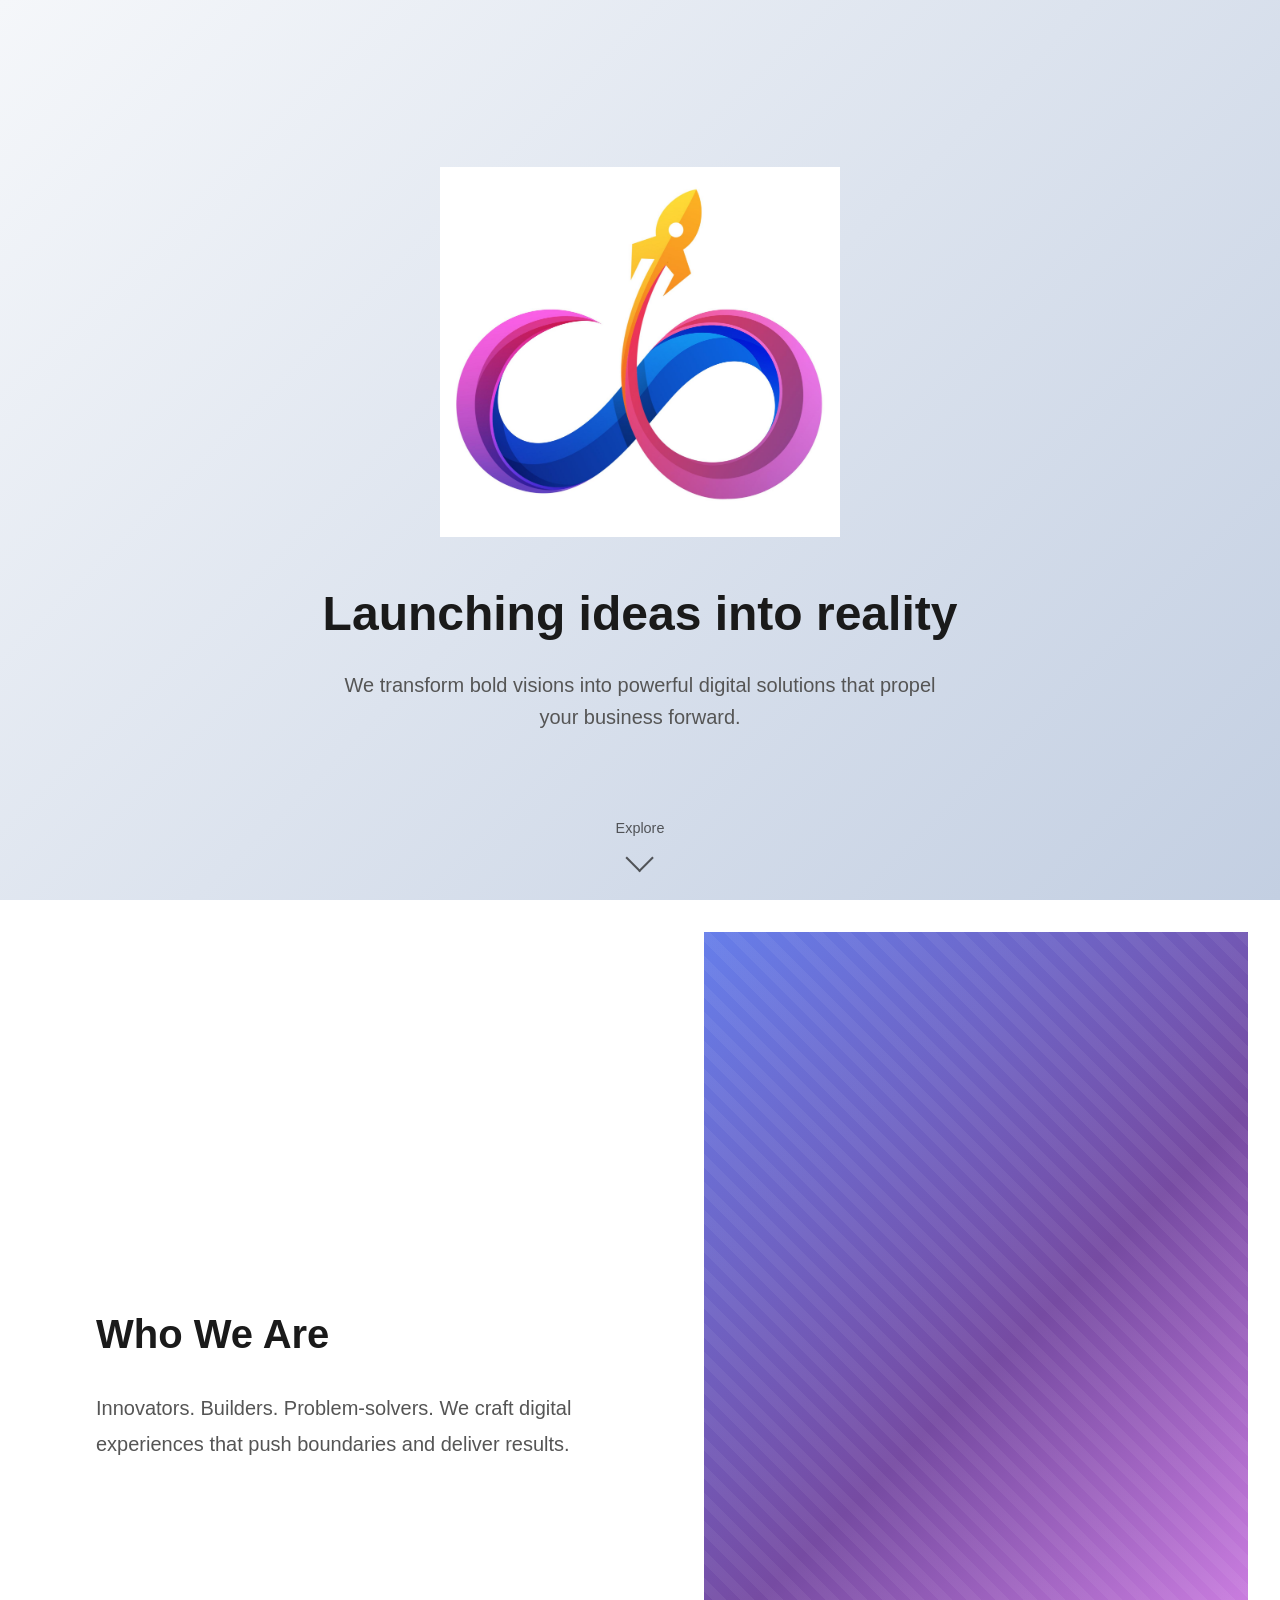
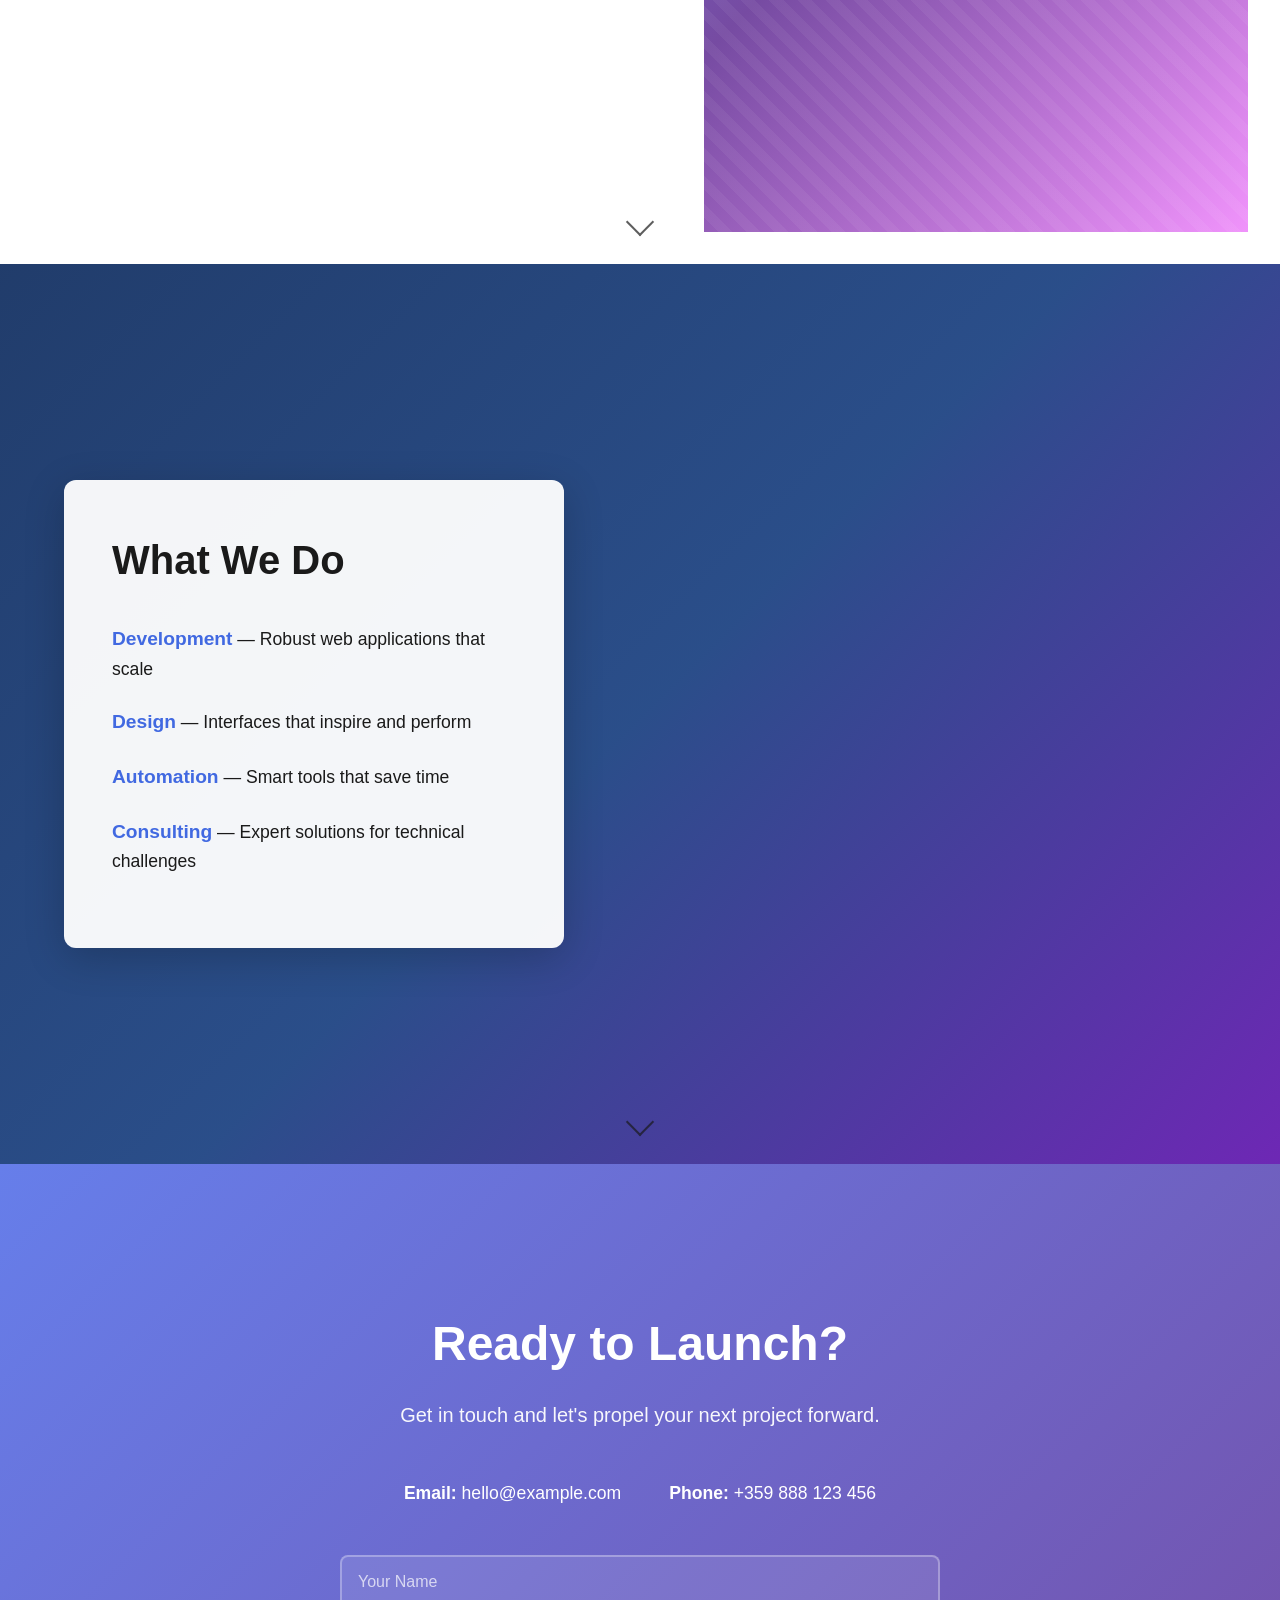
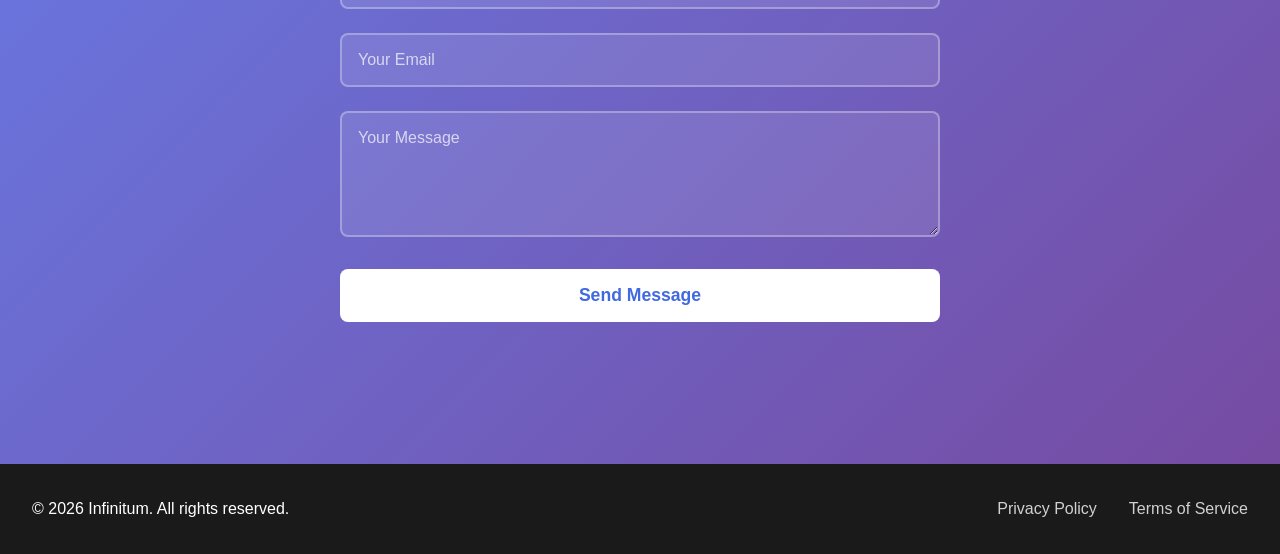
==== index.html @ b7cca417 "Initial commit: Infinitum marketing website Static single-page website with scroll-triggered rocket " ====
<!DOCTYPE html>
<html lang="en">
<head>
    <meta charset="UTF-8">
    <meta name="viewport" content="width=device-width, initial-scale=1.0">
    <title>Infinitum - Launching Ideas Into Reality</title>
    <link rel="stylesheet" href="styles.css">
</head>
<body>
    <!-- Navigation Bar (hidden initially, appears on scroll) -->
    <nav id="navbar" class="navbar">
        <div class="nav-container">
            <div class="nav-logo">
                <img src="logo.JPG" alt="Infinitum Logo">
            </div>
            <ul class="nav-links">
                <li><a href="#main">Home</a></li>
                <li><a href="#who-we-are">Who We Are</a></li>
                <li><a href="#what-we-do">What We Do</a></li>
                <li><a href="#contact">Contact</a></li>
            </ul>
            <button class="hamburger" aria-label="Toggle menu">
                <span></span>
                <span></span>
                <span></span>
            </button>
        </div>
    </nav>

    <!-- Main Section (Hero) -->
    <section id="main" class="section hero-section">
        <div class="hero-content">
            <div class="logo-container">
                <img src="logo.JPG" alt="Infinitum Logo" class="hero-logo">
            </div>
            <h1 class="hero-headline">Launching ideas into reality</h1>
            <p class="hero-subheadline">We transform bold visions into powerful digital solutions that propel your business forward.</p>
        </div>
        <div class="scroll-indicator">
            <span>Explore</span>
            <div class="arrow-down"></div>
        </div>
    </section>

    <!-- Who We Are Section -->
    <section id="who-we-are" class="section who-section">
        <div class="split-layout">
            <div class="text-panel">
                <h2>Who We Are</h2>
                <p>Innovators. Builders. Problem-solvers. We craft digital experiences that push boundaries and deliver results.</p>
            </div>
            <div class="image-panel">
                <!-- Placeholder: Replace with actual image -->
                <div class="placeholder-gradient"></div>
            </div>
        </div>
        <div class="scroll-indicator">
            <div class="arrow-down"></div>
        </div>
    </section>

    <!-- What We Do Section -->
    <section id="what-we-do" class="section what-section">
        <div class="background-image"></div>
        <div class="content-overlay">
            <div class="text-card">
                <h2>What We Do</h2>
                <ul class="services-list">
                    <li>
                        <strong>Development</strong> — Robust web applications that scale
                    </li>
                    <li>
                        <strong>Design</strong> — Interfaces that inspire and perform
                    </li>
                    <li>
                        <strong>Automation</strong> — Smart tools that save time
                    </li>
                    <li>
                        <strong>Consulting</strong> — Expert solutions for technical challenges
                    </li>
                </ul>
            </div>
        </div>
        <div class="scroll-indicator">
            <div class="arrow-down"></div>
        </div>
    </section>

    <!-- Contact Section -->
    <section id="contact" class="section contact-section">
        <div class="contact-content">
            <h2>Ready to Launch?</h2>
            <p class="contact-subheading">Get in touch and let's propel your next project forward.</p>

            <div class="contact-info">
                <div class="contact-item">
                    <strong>Email:</strong> <a href="mailto:hello@example.com">hello@example.com</a>
                </div>
                <div class="contact-item">
                    <strong>Phone:</strong> <a href="tel:+359888123456">+359 888 123 456</a>
                </div>
            </div>

            <form class="contact-form">
                <div class="form-group">
                    <input type="text" id="name" name="name" placeholder="Your Name" required>
                </div>
                <div class="form-group">
                    <input type="email" id="email" name="email" placeholder="Your Email" required>
                </div>
                <div class="form-group">
                    <textarea id="message" name="message" rows="5" placeholder="Your Message" required></textarea>
                </div>
                <button type="submit" class="submit-btn">Send Message</button>
            </form>
        </div>
    </section>

    <!-- Footer -->
    <footer class="footer">
        <div class="footer-content">
            <p>&copy; 2026 Infinitum. All rights reserved.</p>
            <div class="footer-links">
                <a href="#privacy">Privacy Policy</a>
                <a href="#terms">Terms of Service</a>
            </div>
        </div>
    </footer>

    <!-- Fallback for no JavaScript -->
    <noscript>
        <style>
            #navbar { display: flex !important; opacity: 1 !important; }
            .hero-logo { transform: none !important; }
        </style>
    </noscript>

    <script src="script.js"></script>
</body>
</html>
---- styles.css ----
/* ==================== CSS VARIABLES ==================== */
:root {
    --primary-blue: #4169E1;
    --primary-purple: #9B59B6;
    --primary-pink: #E91E63;
    --primary-yellow: #FFD700;
    --text-dark: #1a1a1a;
    --text-light: #ffffff;
    --bg-light: #ffffff;
    --bg-dark: #1a1a1a;
    --overlay-light: rgba(255, 255, 255, 0.95);
    --overlay-dark: rgba(0, 0, 0, 0.5);
}

/* ==================== GLOBAL RESET ==================== */
* {
    margin: 0;
    padding: 0;
    box-sizing: border-box;
}

html {
    scroll-behavior: smooth;
    overflow-x: hidden;
}

body {
    font-family: -apple-system, BlinkMacSystemFont, 'Segoe UI', Roboto, Oxygen, Ubuntu, Cantarell, sans-serif;
    line-height: 1.6;
    color: var(--text-dark);
}

/* ==================== NAVIGATION BAR ==================== */
.navbar {
    position: fixed;
    top: 0;
    left: 0;
    width: 100%;
    background: rgba(255, 255, 255, 0.98);
    box-shadow: 0 2px 10px rgba(0, 0, 0, 0.1);
    z-index: 1000;
    opacity: 0;
    transform: translateY(-100%);
    transition: opacity 0.4s ease, transform 0.4s ease;
}

.navbar.visible {
    opacity: 1;
    transform: translateY(0);
}

.nav-container {
    max-width: 1400px;
    margin: 0 auto;
    padding: 1rem 2rem;
    display: flex;
    justify-content: space-between;
    align-items: center;
}

.nav-logo img {
    height: 50px;
    width: auto;
    opacity: 0;
    transition: opacity 0.3s ease;
}

.navbar.rocket-landed .nav-logo img {
    opacity: 1;
}

.nav-links {
    display: flex;
    list-style: none;
    gap: 2rem;
}

.nav-links a {
    text-decoration: none;
    color: var(--text-dark);
    font-weight: 500;
    transition: color 0.3s ease;
}

.nav-links a:hover {
    color: var(--primary-blue);
}

.hamburger {
    display: none;
    flex-direction: column;
    background: none;
    border: none;
    cursor: pointer;
    gap: 4px;
}

.hamburger span {
    width: 25px;
    height: 3px;
    background: var(--text-dark);
    transition: 0.3s;
}

/* ==================== SECTION BASE ==================== */
.section {
    min-height: 100vh;
    position: relative;
    display: flex;
    align-items: center;
    justify-content: center;
    padding: 2rem;
}

/* ==================== SCROLL INDICATORS ==================== */
.scroll-indicator {
    position: absolute;
    bottom: 2rem;
    left: 50%;
    transform: translateX(-50%);
    display: flex;
    flex-direction: column;
    align-items: center;
    gap: 0.5rem;
    color: var(--text-dark);
    font-size: 0.9rem;
    opacity: 0.7;
}

.arrow-down {
    width: 20px;
    height: 20px;
    border-left: 2px solid currentColor;
    border-bottom: 2px solid currentColor;
    transform: rotate(-45deg);
    animation: bounce 2s infinite;
}

@keyframes bounce {
    0%, 20%, 50%, 80%, 100% {
        transform: translateY(0) rotate(-45deg);
    }
    40% {
        transform: translateY(-10px) rotate(-45deg);
    }
    60% {
        transform: translateY(-5px) rotate(-45deg);
    }
}

/* ==================== HERO SECTION ==================== */
.hero-section {
    background: linear-gradient(135deg, #f5f7fa 0%, #c3cfe2 100%);
    text-align: center;
}

.hero-content {
    max-width: 800px;
    z-index: 1;
}

.logo-container {
    margin-bottom: 2rem;
}

.hero-logo {
    max-width: 400px;
    width: 100%;
    height: auto;
    /* Subtle floating animation on page load */
    animation: float 3s ease-in-out infinite;
}

@keyframes float {
    0%, 100% {
        transform: translateY(0px);
    }
    50% {
        transform: translateY(-20px);
    }
}

/* Rocket clone that flies from hero to navbar */
.rocket-flying {
    position: fixed;
    z-index: 9999;
    pointer-events: none;
    transform-origin: center center;
    will-change: transform, opacity;
}

@keyframes rocketLaunch {
    0% {
        transform: translate(0, 0) scale(1);
        opacity: 1;
    }
    75% {
        opacity: 1;
    }
    100% {
        transform: translate(var(--rocket-dx), var(--rocket-dy)) scale(var(--rocket-scale));
        opacity: 0;
    }
}

@keyframes rocketReturn {
    0% {
        transform: translate(var(--rocket-dx), var(--rocket-dy)) scale(var(--rocket-scale));
        opacity: 0;
    }
    25% {
        opacity: 1;
    }
    100% {
        transform: translate(0, 0) scale(1);
        opacity: 1;
    }
}

.hero-headline {
    font-size: 3rem;
    font-weight: 700;
    margin-bottom: 1rem;
    color: var(--text-dark);
}

.hero-subheadline {
    font-size: 1.25rem;
    color: #555;
    max-width: 600px;
    margin: 0 auto;
}

/* ==================== WHO WE ARE SECTION ==================== */
.who-section {
    background: var(--bg-light);
}

.split-layout {
    display: flex;
    width: 100%;
    max-width: 1400px;
    height: 100vh;
}

.text-panel {
    flex: 1;
    display: flex;
    flex-direction: column;
    justify-content: center;
    padding: 4rem;
    background: var(--bg-light);
}

.text-panel h2 {
    font-size: 2.5rem;
    margin-bottom: 1.5rem;
    color: var(--text-dark);
}

.text-panel p {
    font-size: 1.25rem;
    line-height: 1.8;
    color: #555;
}

.image-panel {
    flex: 1;
    background: linear-gradient(135deg, var(--primary-blue), var(--primary-purple));
    display: flex;
    align-items: center;
    justify-content: center;
    overflow: hidden;
}

.image-panel img {
    width: 100%;
    height: 100%;
    object-fit: cover;
}

.placeholder-gradient {
    width: 100%;
    height: 100%;
    background: linear-gradient(135deg, #667eea 0%, #764ba2 50%, #f093fb 100%);
    position: relative;
    overflow: hidden;
}

.placeholder-gradient::after {
    content: '';
    position: absolute;
    top: 0;
    left: 0;
    width: 100%;
    height: 100%;
    background: repeating-linear-gradient(
        45deg,
        transparent,
        transparent 10px,
        rgba(255, 255, 255, 0.05) 10px,
        rgba(255, 255, 255, 0.05) 20px
    );
}

/* ==================== WHAT WE DO SECTION ==================== */
.what-section {
    position: relative;
    background: #2c3e50;
}

.background-image {
    position: absolute;
    top: 0;
    left: 0;
    width: 100%;
    height: 100%;
    /* Placeholder gradient - replace with actual background image */
    background: linear-gradient(135deg, #1e3c72 0%, #2a5298 50%, #7e22ce 100%);
    opacity: 0.8;
}

/* When using actual background image, uncomment and update: */
/* .background-image {
    background-image: url('what-we-do-bg.jpg');
    background-size: cover;
    background-position: center;
    opacity: 0.5;
} */

.content-overlay {
    position: relative;
    z-index: 2;
    width: 100%;
    max-width: 1400px;
    display: flex;
    align-items: center;
    padding: 2rem;
}

.text-card {
    background: var(--overlay-light);
    padding: 3rem;
    border-radius: 12px;
    max-width: 500px;
    box-shadow: 0 10px 40px rgba(0, 0, 0, 0.2);
}

.text-card h2 {
    font-size: 2.5rem;
    margin-bottom: 2rem;
    color: var(--text-dark);
}

.services-list {
    list-style: none;
}

.services-list li {
    margin-bottom: 1.5rem;
    font-size: 1.1rem;
    line-height: 1.6;
}

.services-list strong {
    color: var(--primary-blue);
    font-size: 1.2rem;
}

/* ==================== CONTACT SECTION ==================== */
.contact-section {
    background: linear-gradient(135deg, #667eea 0%, #764ba2 100%);
    color: var(--text-light);
}

.contact-content {
    max-width: 600px;
    width: 100%;
    text-align: center;
}

.contact-content h2 {
    font-size: 3rem;
    margin-bottom: 1rem;
}

.contact-subheading {
    font-size: 1.25rem;
    margin-bottom: 3rem;
    opacity: 0.95;
}

.contact-info {
    display: flex;
    justify-content: center;
    gap: 3rem;
    margin-bottom: 3rem;
    flex-wrap: wrap;
}

.contact-item {
    font-size: 1.1rem;
}

.contact-item a {
    color: var(--text-light);
    text-decoration: none;
    border-bottom: 2px solid transparent;
    transition: border-color 0.3s ease;
}

.contact-item a:hover {
    border-bottom-color: var(--text-light);
}

.contact-form {
    display: flex;
    flex-direction: column;
    gap: 1.5rem;
}

.form-group input,
.form-group textarea {
    width: 100%;
    padding: 1rem;
    border: 2px solid rgba(255, 255, 255, 0.3);
    border-radius: 8px;
    background: rgba(255, 255, 255, 0.1);
    color: var(--text-light);
    font-size: 1rem;
    font-family: inherit;
    transition: border-color 0.3s ease, background 0.3s ease;
}

.form-group input::placeholder,
.form-group textarea::placeholder {
    color: rgba(255, 255, 255, 0.7);
}

.form-group input:focus,
.form-group textarea:focus {
    outline: none;
    border-color: var(--text-light);
    background: rgba(255, 255, 255, 0.15);
}

.submit-btn {
    padding: 1rem 2rem;
    background: var(--text-light);
    color: var(--primary-blue);
    border: none;
    border-radius: 8px;
    font-size: 1.1rem;
    font-weight: 600;
    cursor: pointer;
    transition: transform 0.3s ease, box-shadow 0.3s ease;
}

.submit-btn:hover {
    transform: translateY(-2px);
    box-shadow: 0 10px 25px rgba(0, 0, 0, 0.2);
}

/* ==================== FOOTER ==================== */
.footer {
    background: var(--bg-dark);
    color: var(--text-light);
    padding: 2rem;
    text-align: center;
}

.footer-content {
    max-width: 1400px;
    margin: 0 auto;
    display: flex;
    justify-content: space-between;
    align-items: center;
    flex-wrap: wrap;
    gap: 1rem;
}

.footer-links {
    display: flex;
    gap: 2rem;
}

.footer-links a {
    color: var(--text-light);
    text-decoration: none;
    opacity: 0.8;
    transition: opacity 0.3s ease;
}

.footer-links a:hover {
    opacity: 1;
}

/* ==================== RESPONSIVE DESIGN ==================== */
@media (max-width: 768px) {
    /* Navigation */
    .nav-links {
        display: none;
        position: absolute;
        top: 100%;
        left: 0;
        width: 100%;
        background: var(--bg-light);
        flex-direction: column;
        padding: 2rem;
        box-shadow: 0 10px 20px rgba(0, 0, 0, 0.1);
    }

    .nav-links.active {
        display: flex;
    }

    .hamburger {
        display: flex;
    }

    /* Hero Section */
    .hero-headline {
        font-size: 2rem;
    }

    .hero-subheadline {
        font-size: 1rem;
    }

    .hero-logo {
        max-width: 250px;
    }

    /* Who We Are - Stack vertically */
    .split-layout {
        flex-direction: column;
        height: auto;
    }

    .text-panel,
    .image-panel {
        min-height: 50vh;
    }

    .text-panel {
        padding: 2rem;
    }

    .text-panel h2 {
        font-size: 2rem;
    }

    /* What We Do */
    .text-card {
        padding: 2rem;
        margin: 1rem;
    }

    .text-card h2 {
        font-size: 2rem;
    }

    /* Contact */
    .contact-content h2 {
        font-size: 2rem;
    }

    .contact-info {
        flex-direction: column;
        gap: 1.5rem;
    }

    /* Footer */
    .footer-content {
        flex-direction: column;
        text-align: center;
    }
}

/* Reduced motion for accessibility */
@media (prefers-reduced-motion: reduce) {
    * {
        animation: none !important;
        transition: none !important;
    }

    .navbar {
        opacity: 1 !important;
        transform: none !important;
    }

    .hero-logo {
        transform: none !important;
    }
}
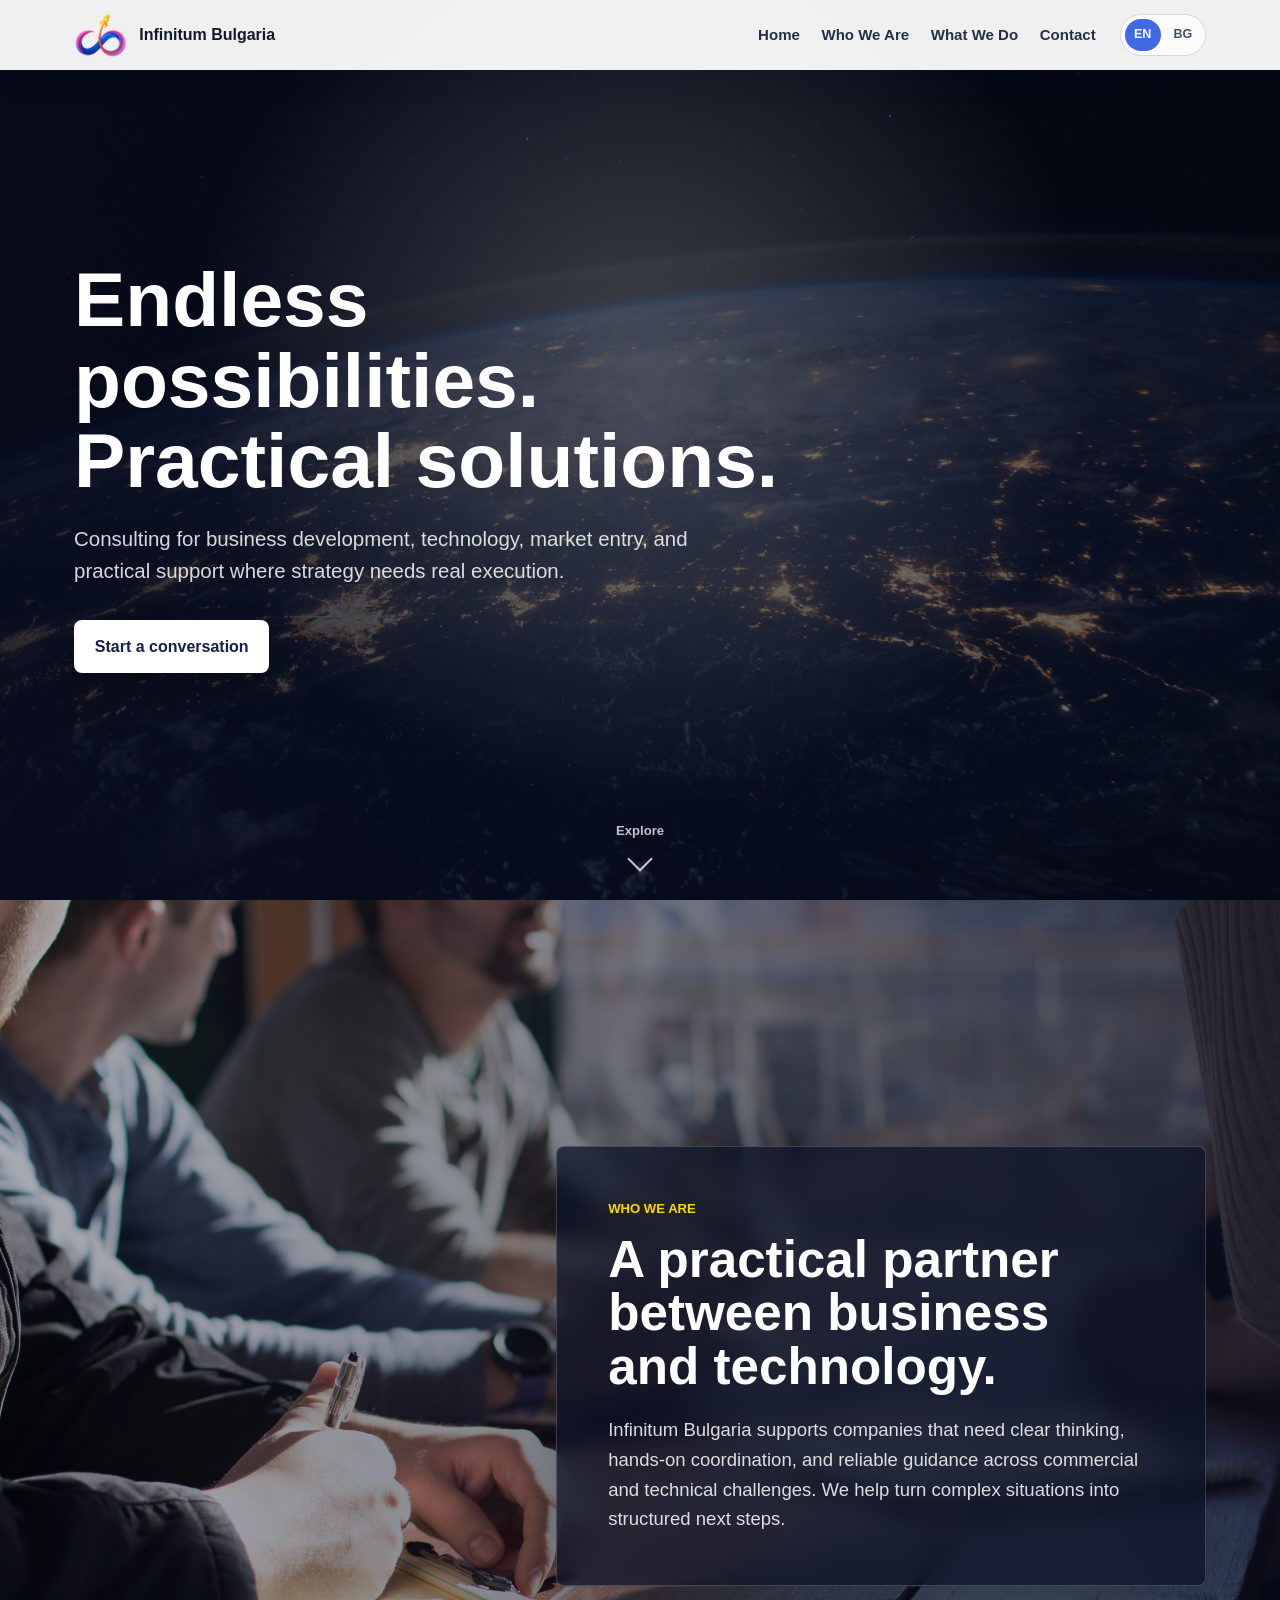
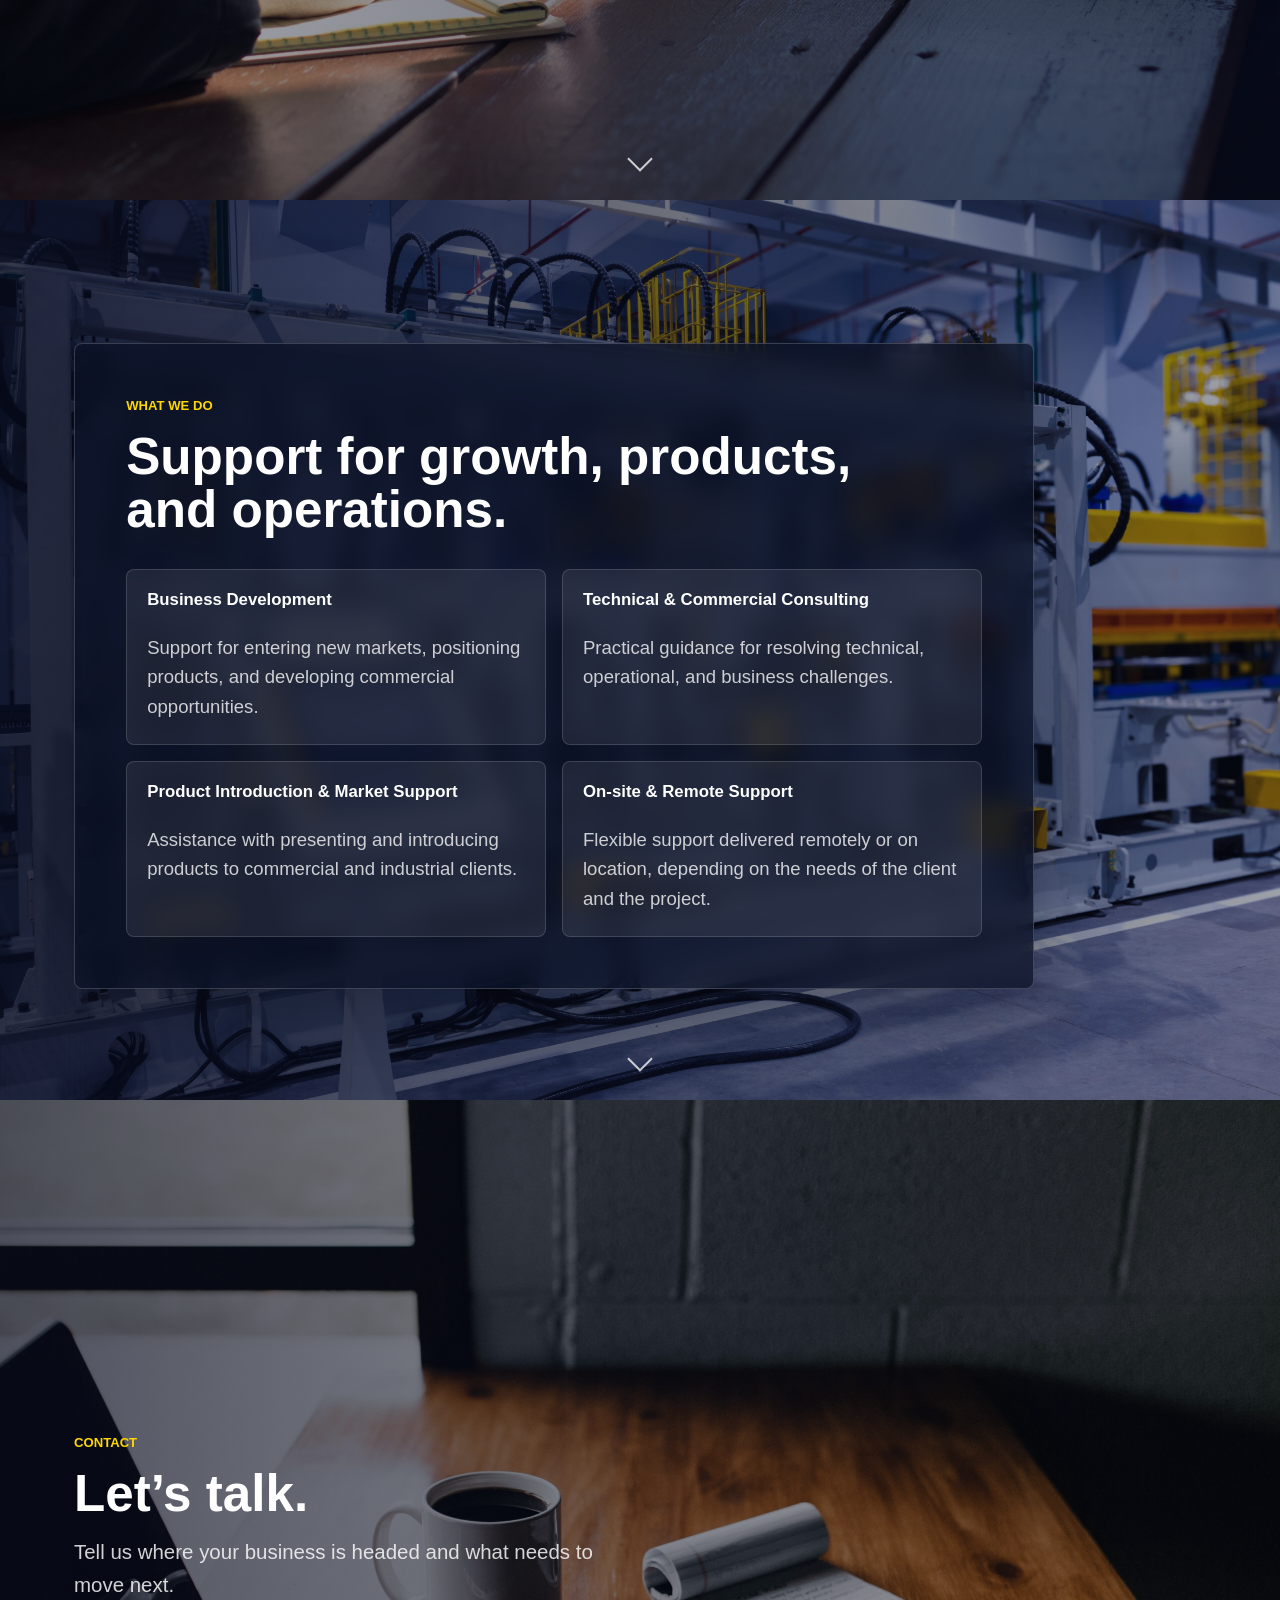
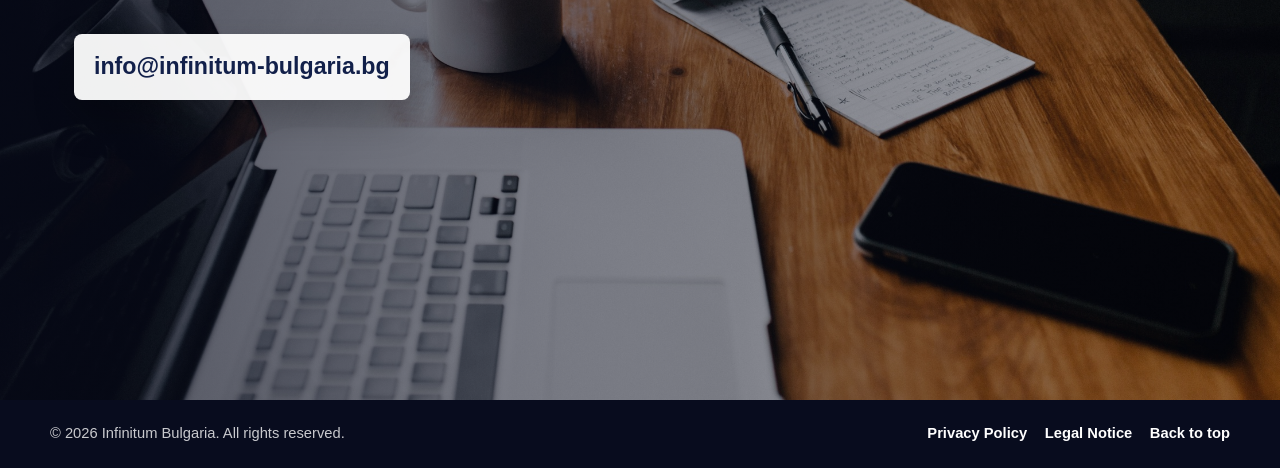
==== commit 4d05b42d: "feat: add all files for the beta version" ====
--- a/index.html
+++ b/index.html
@@ -3,23 +3,44 @@
 <head>
     <meta charset="UTF-8">
     <meta name="viewport" content="width=device-width, initial-scale=1.0">
-    <title>Infinitum - Launching Ideas Into Reality</title>
+    <title>Infinitum Bulgaria | Endless possibilities. Practical solutions.</title>
+    <meta name="description" content="Infinitum Bulgaria is a consulting partner for business development, technology, product introduction, and practical technical and commercial support.">
+    <meta name="theme-color" content="#12204a">
+
+    <meta property="og:type" content="website">
+    <meta property="og:title" content="Infinitum Bulgaria">
+    <meta property="og:description" content="Endless possibilities. Practical solutions.">
+    <meta property="og:image" content="https://infinitum-bulgaria.bg/assets/brand/logo-transparent.png">
+    <meta property="og:url" content="https://infinitum-bulgaria.bg">
+
+    <link rel="canonical" href="https://infinitum-bulgaria.bg/">
+    <link rel="icon" type="image/png" href="favicon.png">
+    <link rel="apple-touch-icon" href="apple-touch-icon.png">
     <link rel="stylesheet" href="styles.css">
 </head>
 <body>
-    <!-- Navigation Bar (hidden initially, appears on scroll) -->
-    <nav id="navbar" class="navbar">
+    <nav id="navbar" class="navbar" aria-label="Primary navigation">
         <div class="nav-container">
-            <div class="nav-logo">
-                <img src="logo.JPG" alt="Infinitum Logo">
+            <a class="nav-brand" href="#main" aria-label="Infinitum Bulgaria home">
+                <img src="assets/brand/logo-transparent.png" alt="Infinitum Bulgaria logo">
+                <span>Infinitum Bulgaria</span>
+            </a>
+
+            <div class="nav-menu">
+                <ul class="nav-links">
+                    <li><a href="#main" data-i18n="nav.home">Home</a></li>
+                    <li><a href="#who-we-are" data-i18n="nav.who">Who We Are</a></li>
+                    <li><a href="#what-we-do" data-i18n="nav.what">What We Do</a></li>
+                    <li><a href="#contact" data-i18n="nav.contact">Contact</a></li>
+                </ul>
+
+                <div class="language-switcher" aria-label="Language switcher">
+                    <button class="language-btn active" type="button" data-lang="en" aria-pressed="true">EN</button>
+                    <button class="language-btn" type="button" data-lang="bg" aria-pressed="false">BG</button>
+                </div>
             </div>
-            <ul class="nav-links">
-                <li><a href="#main">Home</a></li>
-                <li><a href="#who-we-are">Who We Are</a></li>
-                <li><a href="#what-we-do">What We Do</a></li>
-                <li><a href="#contact">Contact</a></li>
-            </ul>
-            <button class="hamburger" aria-label="Toggle menu">
+
+            <button class="hamburger" type="button" aria-label="Toggle menu" aria-expanded="false">
                 <span></span>
                 <span></span>
                 <span></span>
@@ -27,111 +48,98 @@
         </div>
     </nav>
 
-    <!-- Main Section (Hero) -->
-    <section id="main" class="section hero-section">
-        <div class="hero-content">
-            <div class="logo-container">
-                <img src="logo.JPG" alt="Infinitum Logo" class="hero-logo">
+    <main>
+        <section id="main" class="section hero-section">
+            <div class="section-bg"></div>
+            <div class="section-shade"></div>
+
+            <div class="hero-content">
+                <h1 data-i18n="hero.title">Endless possibilities. Practical solutions.</h1>
+                <p class="hero-subheadline" data-i18n="hero.subtitle">Consulting for business development, technology, market entry, and practical support where strategy needs real execution.</p>
+                <a class="primary-link" href="#contact" data-i18n="hero.cta">Start a conversation</a>
             </div>
-            <h1 class="hero-headline">Launching ideas into reality</h1>
-            <p class="hero-subheadline">We transform bold visions into powerful digital solutions that propel your business forward.</p>
-        </div>
-        <div class="scroll-indicator">
-            <span>Explore</span>
-            <div class="arrow-down"></div>
-        </div>
-    </section>
 
-    <!-- Who We Are Section -->
-    <section id="who-we-are" class="section who-section">
-        <div class="split-layout">
-            <div class="text-panel">
-                <h2>Who We Are</h2>
-                <p>Innovators. Builders. Problem-solvers. We craft digital experiences that push boundaries and deliver results.</p>
+            <a class="scroll-indicator" href="#who-we-are" aria-label="Scroll to Who We Are">
+                <span data-i18n="scroll">Explore</span>
+                <span class="arrow-down"></span>
+            </a>
+        </section>
+
+        <section id="who-we-are" class="section who-section">
+            <div class="section-bg"></div>
+            <div class="section-shade"></div>
+
+            <div class="content-panel content-panel-right">
+                <p class="eyebrow" data-i18n="who.eyebrow">Who We Are</p>
+                <h2 data-i18n="who.title">A practical partner between business and technology.</h2>
+                <p data-i18n="who.body">Infinitum Bulgaria supports companies that need clear thinking, hands-on coordination, and reliable guidance across commercial and technical challenges. We help turn complex situations into structured next steps.</p>
             </div>
-            <div class="image-panel">
-                <!-- Placeholder: Replace with actual image -->
-                <div class="placeholder-gradient"></div>
-            </div>
-        </div>
-        <div class="scroll-indicator">
-            <div class="arrow-down"></div>
-        </div>
-    </section>
 
-    <!-- What We Do Section -->
-    <section id="what-we-do" class="section what-section">
-        <div class="background-image"></div>
-        <div class="content-overlay">
-            <div class="text-card">
-                <h2>What We Do</h2>
-                <ul class="services-list">
-                    <li>
-                        <strong>Development</strong> — Robust web applications that scale
-                    </li>
-                    <li>
-                        <strong>Design</strong> — Interfaces that inspire and perform
-                    </li>
-                    <li>
-                        <strong>Automation</strong> — Smart tools that save time
-                    </li>
-                    <li>
-                        <strong>Consulting</strong> — Expert solutions for technical challenges
-                    </li>
-                </ul>
-            </div>
-        </div>
-        <div class="scroll-indicator">
-            <div class="arrow-down"></div>
-        </div>
-    </section>
+            <a class="scroll-indicator light" href="#what-we-do" aria-label="Scroll to What We Do">
+                <span class="arrow-down"></span>
+            </a>
+        </section>
 
-    <!-- Contact Section -->
-    <section id="contact" class="section contact-section">
-        <div class="contact-content">
-            <h2>Ready to Launch?</h2>
-            <p class="contact-subheading">Get in touch and let's propel your next project forward.</p>
+        <section id="what-we-do" class="section what-section">
+            <div class="section-bg"></div>
+            <div class="section-shade"></div>
 
-            <div class="contact-info">
-                <div class="contact-item">
-                    <strong>Email:</strong> <a href="mailto:hello@example.com">hello@example.com</a>
-                </div>
-                <div class="contact-item">
-                    <strong>Phone:</strong> <a href="tel:+359888123456">+359 888 123 456</a>
+            <div class="content-panel services-panel">
+                <p class="eyebrow" data-i18n="what.eyebrow">What We Do</p>
+                <h2 data-i18n="what.title">Support for growth, products, and operations.</h2>
+
+                <div class="services-grid">
+                    <article class="service-item">
+                        <h3 data-i18n="service.business.title">Business Development</h3>
+                        <p data-i18n="service.business.body">Support for entering new markets, positioning products, and developing commercial opportunities.</p>
+                    </article>
+                    <article class="service-item">
+                        <h3 data-i18n="service.consulting.title">Technical & Commercial Consulting</h3>
+                        <p data-i18n="service.consulting.body">Practical guidance for resolving technical, operational, and business challenges.</p>
+                    </article>
+                    <article class="service-item">
+                        <h3 data-i18n="service.market.title">Product Introduction & Market Support</h3>
+                        <p data-i18n="service.market.body">Assistance with presenting and introducing products to commercial and industrial clients.</p>
+                    </article>
+                    <article class="service-item">
+                        <h3 data-i18n="service.support.title">On-site & Remote Support</h3>
+                        <p data-i18n="service.support.body">Flexible support delivered remotely or on location, depending on the needs of the client and the project.</p>
+                    </article>
                 </div>
             </div>
 
-            <form class="contact-form">
-                <div class="form-group">
-                    <input type="text" id="name" name="name" placeholder="Your Name" required>
-                </div>
-                <div class="form-group">
-                    <input type="email" id="email" name="email" placeholder="Your Email" required>
-                </div>
-                <div class="form-group">
-                    <textarea id="message" name="message" rows="5" placeholder="Your Message" required></textarea>
-                </div>
-                <button type="submit" class="submit-btn">Send Message</button>
-            </form>
-        </div>
-    </section>
+            <a class="scroll-indicator light" href="#contact" aria-label="Scroll to Contact">
+                <span class="arrow-down"></span>
+            </a>
+        </section>
 
-    <!-- Footer -->
+        <section id="contact" class="section contact-section">
+            <div class="section-bg"></div>
+            <div class="section-shade"></div>
+
+            <div class="contact-content">
+                <p class="eyebrow" data-i18n="contact.eyebrow">Contact</p>
+                <h2 data-i18n="contact.title">Let’s talk.</h2>
+                <p data-i18n="contact.body">Tell us where your business is headed and what needs to move next.</p>
+                <a class="email-link" href="mailto:info@infinitum-bulgaria.bg">info@infinitum-bulgaria.bg</a>
+            </div>
+        </section>
+    </main>
+
     <footer class="footer">
         <div class="footer-content">
-            <p>&copy; 2026 Infinitum. All rights reserved.</p>
+            <p data-i18n="footer.copy">&copy; 2026 Infinitum Bulgaria. All rights reserved.</p>
             <div class="footer-links">
-                <a href="#privacy">Privacy Policy</a>
-                <a href="#terms">Terms of Service</a>
+                <a href="privacy.html" data-i18n="footer.privacy">Privacy Policy</a>
+                <a href="legal.html" data-i18n="footer.legal">Legal Notice</a>
+                <a href="#main" data-i18n="footer.back">Back to top</a>
             </div>
         </div>
     </footer>
 
-    <!-- Fallback for no JavaScript -->
     <noscript>
         <style>
-            #navbar { display: flex !important; opacity: 1 !important; }
-            .hero-logo { transform: none !important; }
+            #navbar { opacity: 1 !important; transform: none !important; }
         </style>
     </noscript>
 
--- a/styles.css
+++ b/styles.css
@@ -1,22 +1,21 @@
-/* ==================== CSS VARIABLES ==================== */
 :root {
-    --primary-blue: #4169E1;
-    --primary-purple: #9B59B6;
-    --primary-pink: #E91E63;
-    --primary-yellow: #FFD700;
-    --text-dark: #1a1a1a;
-    --text-light: #ffffff;
-    --bg-light: #ffffff;
-    --bg-dark: #1a1a1a;
-    --overlay-light: rgba(255, 255, 255, 0.95);
-    --overlay-dark: rgba(0, 0, 0, 0.5);
-}
-
-/* ==================== GLOBAL RESET ==================== */
+    --primary-blue: #4169e1;
+    --primary-purple: #9b59b6;
+    --primary-pink: #e91e63;
+    --primary-yellow: #ffd700;
+    --ink: #111827;
+    --muted: #5d6677;
+    --white: #ffffff;
+    --nav-bg: rgba(255, 255, 255, 0.94);
+    --panel-bg: rgba(255, 255, 255, 0.9);
+    --panel-dark: rgba(12, 18, 38, 0.74);
+    --shadow: 0 24px 80px rgba(0, 0, 0, 0.22);
+}
+
 * {
+    box-sizing: border-box;
     margin: 0;
     padding: 0;
-    box-sizing: border-box;
 }
 
 html {
@@ -25,562 +24,614 @@
 }
 
 body {
-    font-family: -apple-system, BlinkMacSystemFont, 'Segoe UI', Roboto, Oxygen, Ubuntu, Cantarell, sans-serif;
+    background: #0f172a;
+    color: var(--ink);
+    font-family: -apple-system, BlinkMacSystemFont, "Segoe UI", Roboto, Oxygen, Ubuntu, Cantarell, sans-serif;
     line-height: 1.6;
-    color: var(--text-dark);
-}
-
-/* ==================== NAVIGATION BAR ==================== */
+}
+
+a {
+    color: inherit;
+}
+
 .navbar {
     position: fixed;
     top: 0;
     left: 0;
+    z-index: 1000;
     width: 100%;
-    background: rgba(255, 255, 255, 0.98);
-    box-shadow: 0 2px 10px rgba(0, 0, 0, 0.1);
-    z-index: 1000;
-    opacity: 0;
-    transform: translateY(-100%);
-    transition: opacity 0.4s ease, transform 0.4s ease;
-}
-
-.navbar.visible {
+    background: var(--nav-bg);
+    box-shadow: 0 10px 30px rgba(15, 23, 42, 0.08);
     opacity: 1;
     transform: translateY(0);
+    transition: opacity 0.35s ease, transform 0.35s ease;
+    backdrop-filter: blur(16px);
 }
 
 .nav-container {
-    max-width: 1400px;
+    display: flex;
+    align-items: center;
+    justify-content: space-between;
+    gap: 1.5rem;
+    max-width: 1180px;
     margin: 0 auto;
-    padding: 1rem 2rem;
+    padding: 0.75rem 1.5rem;
+}
+
+.nav-brand {
+    display: inline-flex;
+    align-items: center;
+    gap: 0.7rem;
+    min-width: 0;
+    color: var(--ink);
+    font-weight: 700;
+    text-decoration: none;
+    white-space: nowrap;
+}
+
+.nav-brand img {
+    width: 54px;
+    height: 46px;
+    object-fit: contain;
+}
+
+.nav-menu {
     display: flex;
-    justify-content: space-between;
-    align-items: center;
-}
-
-.nav-logo img {
-    height: 50px;
-    width: auto;
-    opacity: 0;
-    transition: opacity 0.3s ease;
-}
-
-.navbar.rocket-landed .nav-logo img {
-    opacity: 1;
+    align-items: center;
+    gap: 1.5rem;
 }
 
 .nav-links {
     display: flex;
+    align-items: center;
+    gap: 1.35rem;
     list-style: none;
-    gap: 2rem;
 }
 
 .nav-links a {
+    color: #243044;
+    font-size: 0.94rem;
+    font-weight: 650;
     text-decoration: none;
-    color: var(--text-dark);
-    font-weight: 500;
-    transition: color 0.3s ease;
-}
-
-.nav-links a:hover {
+    transition: color 0.2s ease;
+}
+
+.nav-links a:hover,
+.nav-links a:focus-visible {
     color: var(--primary-blue);
+}
+
+.language-switcher {
+    display: inline-flex;
+    gap: 0.25rem;
+    padding: 0.25rem;
+    border: 1px solid rgba(36, 48, 68, 0.16);
+    border-radius: 999px;
+    background: rgba(255, 255, 255, 0.72);
+}
+
+.language-btn {
+    min-width: 2.25rem;
+    padding: 0.35rem 0.55rem;
+    border: 0;
+    border-radius: 999px;
+    background: transparent;
+    color: #445066;
+    cursor: pointer;
+    font: inherit;
+    font-size: 0.78rem;
+    font-weight: 800;
+}
+
+.language-btn.active {
+    background: var(--primary-blue);
+    color: var(--white);
 }
 
 .hamburger {
     display: none;
+    width: 44px;
+    height: 44px;
+    align-items: center;
+    justify-content: center;
     flex-direction: column;
-    background: none;
-    border: none;
+    gap: 5px;
+    border: 1px solid rgba(36, 48, 68, 0.14);
+    border-radius: 8px;
+    background: rgba(255, 255, 255, 0.72);
     cursor: pointer;
-    gap: 4px;
 }
 
 .hamburger span {
-    width: 25px;
-    height: 3px;
-    background: var(--text-dark);
-    transition: 0.3s;
-}
-
-/* ==================== SECTION BASE ==================== */
+    width: 20px;
+    height: 2px;
+    background: var(--ink);
+    transition: transform 0.25s ease, opacity 0.25s ease;
+}
+
+.hamburger.active span:nth-child(1) {
+    transform: translateY(7px) rotate(45deg);
+}
+
+.hamburger.active span:nth-child(2) {
+    opacity: 0;
+}
+
+.hamburger.active span:nth-child(3) {
+    transform: translateY(-7px) rotate(-45deg);
+}
+
 .section {
-    min-height: 100vh;
     position: relative;
     display: flex;
+    min-height: 100vh;
     align-items: center;
     justify-content: center;
-    padding: 2rem;
-}
-
-/* ==================== SCROLL INDICATORS ==================== */
+    overflow: hidden;
+    padding: 7rem 1.5rem 5rem;
+}
+
+.section-bg,
+.section-shade {
+    position: absolute;
+    inset: 0;
+}
+
+.section-bg {
+    z-index: 0;
+    background-position: center;
+    background-size: cover;
+    transform: scale(1.02);
+}
+
+.section-shade {
+    z-index: 1;
+    pointer-events: none;
+}
+
+.hero-section .section-bg {
+    background-image: url("assets/images/hero-earth.jpg");
+    background-position: center 52%;
+}
+
+.hero-section .section-shade {
+    background:
+        radial-gradient(circle at 50% 40%, rgba(255, 255, 255, 0.22), transparent 28rem),
+        linear-gradient(90deg, rgba(8, 12, 30, 0.84), rgba(8, 12, 30, 0.58));
+}
+
+.who-section .section-bg {
+    background-image: url("assets/images/who-we-are.jpg");
+    background-position: center;
+}
+
+.who-section .section-shade {
+    background: linear-gradient(90deg, rgba(8, 12, 30, 0.34), rgba(8, 12, 30, 0.72));
+}
+
+.what-section .section-bg {
+    background-image: url("assets/images/what-we-do.jpg");
+    background-position: center;
+}
+
+.what-section .section-shade {
+    background: linear-gradient(90deg, rgba(8, 12, 30, 0.82), rgba(8, 12, 30, 0.38));
+}
+
+.contact-section .section-bg {
+    background-image: url("assets/images/contact.jpg");
+    background-position: center;
+}
+
+.contact-section .section-shade {
+    background: linear-gradient(90deg, rgba(8, 12, 30, 0.7), rgba(8, 12, 30, 0.28));
+}
+
+.hero-content,
+.content-panel,
+.contact-content {
+    position: relative;
+    z-index: 2;
+}
+
+.hero-content {
+    width: min(780px, 100%);
+    margin-right: auto;
+    margin-left: max(0px, calc((100vw - 1180px) / 2));
+    color: var(--white);
+}
+
+.eyebrow {
+    margin-bottom: 0.85rem;
+    color: var(--primary-yellow);
+    font-size: 0.82rem;
+    font-weight: 850;
+    letter-spacing: 0;
+    text-transform: uppercase;
+}
+
+h1,
+h2 {
+    max-width: 760px;
+    font-weight: 800;
+    letter-spacing: 0;
+    line-height: 1.05;
+}
+
+h1 {
+    font-size: clamp(2.55rem, 6vw, 5.8rem);
+}
+
+h2 {
+    color: var(--white);
+    font-size: clamp(2rem, 4vw, 4.15rem);
+}
+
+.hero-subheadline {
+    max-width: 650px;
+    margin-top: 1.35rem;
+    color: rgba(255, 255, 255, 0.84);
+    font-size: clamp(1.05rem, 1.6vw, 1.35rem);
+}
+
+.primary-link,
+.email-link {
+    display: inline-flex;
+    align-items: center;
+    justify-content: center;
+    min-height: 3.2rem;
+    margin-top: 2rem;
+    border-radius: 8px;
+    font-weight: 800;
+    text-decoration: none;
+    transition: transform 0.2s ease, box-shadow 0.2s ease, background 0.2s ease;
+}
+
+.primary-link {
+    padding: 0.85rem 1.3rem;
+    background: var(--white);
+    color: #12204a;
+    box-shadow: 0 16px 35px rgba(0, 0, 0, 0.22);
+}
+
+.primary-link:hover,
+.email-link:hover {
+    transform: translateY(-2px);
+}
+
+.content-panel {
+    width: min(650px, 100%);
+    padding: clamp(2rem, 4vw, 3.5rem);
+    border: 1px solid rgba(255, 255, 255, 0.18);
+    border-radius: 8px;
+    background: var(--panel-dark);
+    box-shadow: var(--shadow);
+    color: rgba(255, 255, 255, 0.85);
+    backdrop-filter: blur(12px);
+}
+
+.content-panel-right {
+    margin-right: max(0px, calc((100vw - 1180px) / 2));
+    margin-left: auto;
+}
+
+.content-panel p:not(.eyebrow) {
+    margin-top: 1.35rem;
+    font-size: clamp(1rem, 1.45vw, 1.18rem);
+}
+
+.services-panel {
+    width: min(960px, 100%);
+    margin-right: auto;
+    margin-left: max(0px, calc((100vw - 1180px) / 2));
+}
+
+.services-grid {
+    display: grid;
+    grid-template-columns: repeat(2, minmax(0, 1fr));
+    gap: 1rem;
+    margin-top: 2rem;
+}
+
+.service-item {
+    min-height: 11rem;
+    padding: 1.25rem;
+    border: 1px solid rgba(255, 255, 255, 0.14);
+    border-radius: 8px;
+    background: rgba(255, 255, 255, 0.08);
+}
+
+.service-item h3 {
+    color: var(--white);
+    font-size: 1.05rem;
+    line-height: 1.25;
+}
+
+.service-item p {
+    margin-top: 0.75rem;
+    color: rgba(255, 255, 255, 0.78);
+    font-size: 0.98rem;
+}
+
+.contact-content {
+    width: min(720px, 100%);
+    margin-right: auto;
+    margin-left: max(0px, calc((100vw - 1180px) / 2));
+    color: var(--white);
+}
+
+.contact-content p:not(.eyebrow) {
+    max-width: 560px;
+    margin-top: 1rem;
+    color: rgba(255, 255, 255, 0.82);
+    font-size: clamp(1.05rem, 1.6vw, 1.3rem);
+}
+
+.email-link {
+    padding: 0.9rem 1.25rem;
+    background: rgba(255, 255, 255, 0.94);
+    color: #12204a;
+    font-size: clamp(1rem, 2.4vw, 1.45rem);
+    box-shadow: 0 18px 42px rgba(0, 0, 0, 0.24);
+}
+
 .scroll-indicator {
     position: absolute;
     bottom: 2rem;
     left: 50%;
-    transform: translateX(-50%);
+    z-index: 3;
     display: flex;
     flex-direction: column;
     align-items: center;
-    gap: 0.5rem;
-    color: var(--text-dark);
-    font-size: 0.9rem;
-    opacity: 0.7;
+    gap: 0.55rem;
+    color: rgba(255, 255, 255, 0.76);
+    font-size: 0.82rem;
+    font-weight: 750;
+    text-decoration: none;
+    transform: translateX(-50%);
 }
 
 .arrow-down {
-    width: 20px;
-    height: 20px;
-    border-left: 2px solid currentColor;
+    width: 18px;
+    height: 18px;
+    border-right: 2px solid currentColor;
     border-bottom: 2px solid currentColor;
-    transform: rotate(-45deg);
     animation: bounce 2s infinite;
+    transform: rotate(45deg);
 }
 
 @keyframes bounce {
     0%, 20%, 50%, 80%, 100% {
-        transform: translateY(0) rotate(-45deg);
+        transform: translateY(0) rotate(45deg);
     }
     40% {
-        transform: translateY(-10px) rotate(-45deg);
+        transform: translateY(-9px) rotate(45deg);
     }
     60% {
-        transform: translateY(-5px) rotate(-45deg);
-    }
-}
-
-/* ==================== HERO SECTION ==================== */
-.hero-section {
-    background: linear-gradient(135deg, #f5f7fa 0%, #c3cfe2 100%);
-    text-align: center;
-}
-
-.hero-content {
-    max-width: 800px;
-    z-index: 1;
-}
-
-.logo-container {
-    margin-bottom: 2rem;
-}
-
-.hero-logo {
-    max-width: 400px;
-    width: 100%;
-    height: auto;
-    /* Subtle floating animation on page load */
-    animation: float 3s ease-in-out infinite;
-}
-
-@keyframes float {
-    0%, 100% {
-        transform: translateY(0px);
-    }
-    50% {
-        transform: translateY(-20px);
-    }
-}
-
-/* Rocket clone that flies from hero to navbar */
-.rocket-flying {
-    position: fixed;
-    z-index: 9999;
-    pointer-events: none;
-    transform-origin: center center;
-    will-change: transform, opacity;
-}
-
-@keyframes rocketLaunch {
-    0% {
-        transform: translate(0, 0) scale(1);
-        opacity: 1;
-    }
-    75% {
-        opacity: 1;
-    }
-    100% {
-        transform: translate(var(--rocket-dx), var(--rocket-dy)) scale(var(--rocket-scale));
-        opacity: 0;
-    }
-}
-
-@keyframes rocketReturn {
-    0% {
-        transform: translate(var(--rocket-dx), var(--rocket-dy)) scale(var(--rocket-scale));
-        opacity: 0;
-    }
-    25% {
-        opacity: 1;
-    }
-    100% {
-        transform: translate(0, 0) scale(1);
-        opacity: 1;
-    }
-}
-
-.hero-headline {
-    font-size: 3rem;
-    font-weight: 700;
-    margin-bottom: 1rem;
-    color: var(--text-dark);
-}
-
-.hero-subheadline {
-    font-size: 1.25rem;
-    color: #555;
-    max-width: 600px;
+        transform: translateY(-5px) rotate(45deg);
+    }
+}
+
+.footer {
+    background: #080c1e;
+    color: rgba(255, 255, 255, 0.78);
+    padding: 1.4rem 1.5rem;
+}
+
+.footer-content {
+    display: flex;
+    align-items: center;
+    justify-content: space-between;
+    gap: 1rem;
+    max-width: 1180px;
     margin: 0 auto;
-}
-
-/* ==================== WHO WE ARE SECTION ==================== */
-.who-section {
-    background: var(--bg-light);
-}
-
-.split-layout {
-    display: flex;
-    width: 100%;
-    max-width: 1400px;
-    height: 100vh;
-}
-
-.text-panel {
-    flex: 1;
-    display: flex;
-    flex-direction: column;
-    justify-content: center;
-    padding: 4rem;
-    background: var(--bg-light);
-}
-
-.text-panel h2 {
-    font-size: 2.5rem;
-    margin-bottom: 1.5rem;
-    color: var(--text-dark);
-}
-
-.text-panel p {
-    font-size: 1.25rem;
-    line-height: 1.8;
-    color: #555;
-}
-
-.image-panel {
-    flex: 1;
-    background: linear-gradient(135deg, var(--primary-blue), var(--primary-purple));
-    display: flex;
-    align-items: center;
-    justify-content: center;
-    overflow: hidden;
-}
-
-.image-panel img {
-    width: 100%;
-    height: 100%;
-    object-fit: cover;
-}
-
-.placeholder-gradient {
-    width: 100%;
-    height: 100%;
-    background: linear-gradient(135deg, #667eea 0%, #764ba2 50%, #f093fb 100%);
-    position: relative;
-    overflow: hidden;
-}
-
-.placeholder-gradient::after {
-    content: '';
-    position: absolute;
-    top: 0;
-    left: 0;
-    width: 100%;
-    height: 100%;
-    background: repeating-linear-gradient(
-        45deg,
-        transparent,
-        transparent 10px,
-        rgba(255, 255, 255, 0.05) 10px,
-        rgba(255, 255, 255, 0.05) 20px
-    );
-}
-
-/* ==================== WHAT WE DO SECTION ==================== */
-.what-section {
-    position: relative;
-    background: #2c3e50;
-}
-
-.background-image {
-    position: absolute;
-    top: 0;
-    left: 0;
-    width: 100%;
-    height: 100%;
-    /* Placeholder gradient - replace with actual background image */
-    background: linear-gradient(135deg, #1e3c72 0%, #2a5298 50%, #7e22ce 100%);
-    opacity: 0.8;
-}
-
-/* When using actual background image, uncomment and update: */
-/* .background-image {
-    background-image: url('what-we-do-bg.jpg');
-    background-size: cover;
-    background-position: center;
-    opacity: 0.5;
-} */
-
-.content-overlay {
-    position: relative;
-    z-index: 2;
-    width: 100%;
-    max-width: 1400px;
-    display: flex;
-    align-items: center;
-    padding: 2rem;
-}
-
-.text-card {
-    background: var(--overlay-light);
-    padding: 3rem;
-    border-radius: 12px;
-    max-width: 500px;
-    box-shadow: 0 10px 40px rgba(0, 0, 0, 0.2);
-}
-
-.text-card h2 {
-    font-size: 2.5rem;
-    margin-bottom: 2rem;
-    color: var(--text-dark);
-}
-
-.services-list {
-    list-style: none;
-}
-
-.services-list li {
-    margin-bottom: 1.5rem;
-    font-size: 1.1rem;
-    line-height: 1.6;
-}
-
-.services-list strong {
-    color: var(--primary-blue);
-    font-size: 1.2rem;
-}
-
-/* ==================== CONTACT SECTION ==================== */
-.contact-section {
-    background: linear-gradient(135deg, #667eea 0%, #764ba2 100%);
-    color: var(--text-light);
-}
-
-.contact-content {
-    max-width: 600px;
-    width: 100%;
-    text-align: center;
-}
-
-.contact-content h2 {
-    font-size: 3rem;
-    margin-bottom: 1rem;
-}
-
-.contact-subheading {
-    font-size: 1.25rem;
-    margin-bottom: 3rem;
-    opacity: 0.95;
-}
-
-.contact-info {
-    display: flex;
-    justify-content: center;
-    gap: 3rem;
-    margin-bottom: 3rem;
-    flex-wrap: wrap;
-}
-
-.contact-item {
-    font-size: 1.1rem;
-}
-
-.contact-item a {
-    color: var(--text-light);
-    text-decoration: none;
-    border-bottom: 2px solid transparent;
-    transition: border-color 0.3s ease;
-}
-
-.contact-item a:hover {
-    border-bottom-color: var(--text-light);
-}
-
-.contact-form {
-    display: flex;
-    flex-direction: column;
-    gap: 1.5rem;
-}
-
-.form-group input,
-.form-group textarea {
-    width: 100%;
-    padding: 1rem;
-    border: 2px solid rgba(255, 255, 255, 0.3);
-    border-radius: 8px;
-    background: rgba(255, 255, 255, 0.1);
-    color: var(--text-light);
-    font-size: 1rem;
-    font-family: inherit;
-    transition: border-color 0.3s ease, background 0.3s ease;
-}
-
-.form-group input::placeholder,
-.form-group textarea::placeholder {
-    color: rgba(255, 255, 255, 0.7);
-}
-
-.form-group input:focus,
-.form-group textarea:focus {
-    outline: none;
-    border-color: var(--text-light);
-    background: rgba(255, 255, 255, 0.15);
-}
-
-.submit-btn {
-    padding: 1rem 2rem;
-    background: var(--text-light);
-    color: var(--primary-blue);
-    border: none;
-    border-radius: 8px;
-    font-size: 1.1rem;
-    font-weight: 600;
-    cursor: pointer;
-    transition: transform 0.3s ease, box-shadow 0.3s ease;
-}
-
-.submit-btn:hover {
-    transform: translateY(-2px);
-    box-shadow: 0 10px 25px rgba(0, 0, 0, 0.2);
-}
-
-/* ==================== FOOTER ==================== */
-.footer {
-    background: var(--bg-dark);
-    color: var(--text-light);
-    padding: 2rem;
-    text-align: center;
-}
-
-.footer-content {
-    max-width: 1400px;
-    margin: 0 auto;
-    display: flex;
-    justify-content: space-between;
-    align-items: center;
-    flex-wrap: wrap;
-    gap: 1rem;
+    font-size: 0.92rem;
 }
 
 .footer-links {
     display: flex;
-    gap: 2rem;
-}
-
-.footer-links a {
-    color: var(--text-light);
+    align-items: center;
+    gap: 1.1rem;
+    flex-wrap: wrap;
+}
+
+.footer a {
+    color: var(--white);
+    font-weight: 700;
     text-decoration: none;
-    opacity: 0.8;
-    transition: opacity 0.3s ease;
-}
-
-.footer-links a:hover {
-    opacity: 1;
-}
-
-/* ==================== RESPONSIVE DESIGN ==================== */
-@media (max-width: 768px) {
-    /* Navigation */
-    .nav-links {
+}
+
+.legal-page {
+    min-height: 100vh;
+    background:
+        linear-gradient(120deg, rgba(8, 12, 30, 0.92), rgba(18, 32, 74, 0.82)),
+        url("assets/images/hero-earth.jpg") center / cover fixed;
+    color: var(--white);
+}
+
+.legal-header {
+    border-bottom: 1px solid rgba(255, 255, 255, 0.1);
+    background: rgba(255, 255, 255, 0.94);
+}
+
+.legal-header .nav-container {
+    justify-content: space-between;
+}
+
+.legal-content {
+    width: min(920px, calc(100% - 2rem));
+    margin: 0 auto;
+    padding: 5rem 0;
+}
+
+.legal-card {
+    padding: clamp(1.5rem, 4vw, 3rem);
+    border: 1px solid rgba(255, 255, 255, 0.16);
+    border-radius: 8px;
+    background: rgba(255, 255, 255, 0.92);
+    color: var(--ink);
+    box-shadow: var(--shadow);
+}
+
+.legal-card h1 {
+    color: var(--ink);
+    font-size: clamp(2rem, 4vw, 3.25rem);
+}
+
+.legal-card h2 {
+    margin-top: 2rem;
+    color: var(--ink);
+    font-size: 1.35rem;
+    line-height: 1.25;
+}
+
+.legal-card p,
+.legal-card li {
+    color: #394256;
+}
+
+.legal-card p {
+    margin-top: 0.85rem;
+}
+
+.legal-card ul {
+    margin-top: 0.85rem;
+    padding-left: 1.25rem;
+}
+
+.legal-card a {
+    color: var(--primary-blue);
+    font-weight: 750;
+}
+
+.legal-note {
+    margin-top: 2rem;
+    padding-top: 1.2rem;
+    border-top: 1px solid rgba(17, 24, 39, 0.14);
+    font-size: 0.94rem;
+}
+
+@media (max-width: 900px) {
+    .nav-container {
+        padding: 0.65rem 1rem;
+    }
+
+    .nav-brand span {
         display: none;
+    }
+
+    .hamburger {
+        display: flex;
+    }
+
+    .nav-menu {
         position: absolute;
         top: 100%;
         left: 0;
+        display: none;
         width: 100%;
-        background: var(--bg-light);
+        align-items: stretch;
         flex-direction: column;
-        padding: 2rem;
-        box-shadow: 0 10px 20px rgba(0, 0, 0, 0.1);
-    }
-
-    .nav-links.active {
+        gap: 1.25rem;
+        padding: 1.25rem 1rem 1.5rem;
+        background: #ffffff;
+        box-shadow: 0 18px 30px rgba(15, 23, 42, 0.12);
+    }
+
+    .nav-menu.active {
         display: flex;
     }
 
-    .hamburger {
-        display: flex;
-    }
-
-    /* Hero Section */
-    .hero-headline {
-        font-size: 2rem;
-    }
-
-    .hero-subheadline {
+    .nav-links {
+        align-items: stretch;
+        flex-direction: column;
+        gap: 0;
+    }
+
+    .nav-links a {
+        display: block;
+        padding: 0.75rem 0;
         font-size: 1rem;
     }
 
-    .hero-logo {
-        max-width: 250px;
-    }
-
-    /* Who We Are - Stack vertically */
-    .split-layout {
+    .language-switcher {
+        align-self: flex-start;
+    }
+
+    .section {
+        min-height: 100svh;
+        padding: 6rem 1rem 4.5rem;
+    }
+
+    .hero-content,
+    .content-panel,
+    .content-panel-right,
+    .services-panel,
+    .contact-content {
+        margin-right: 0;
+        margin-left: 0;
+    }
+
+    .content-panel {
+        padding: 1.5rem;
+    }
+
+    .services-grid {
+        grid-template-columns: 1fr;
+    }
+
+    .service-item {
+        min-height: auto;
+    }
+
+    .who-section .section-shade,
+    .what-section .section-shade,
+    .contact-section .section-shade {
+        background: rgba(8, 12, 30, 0.68);
+    }
+
+    .what-section .section-bg {
+        background-position: 58% center;
+    }
+
+    .contact-section .section-bg {
+        background-position: 42% center;
+    }
+
+    .footer-content {
+        align-items: flex-start;
         flex-direction: column;
-        height: auto;
-    }
-
-    .text-panel,
-    .image-panel {
-        min-height: 50vh;
-    }
-
-    .text-panel {
-        padding: 2rem;
-    }
-
-    .text-panel h2 {
-        font-size: 2rem;
-    }
-
-    /* What We Do */
-    .text-card {
-        padding: 2rem;
-        margin: 1rem;
-    }
-
-    .text-card h2 {
-        font-size: 2rem;
-    }
-
-    /* Contact */
-    .contact-content h2 {
-        font-size: 2rem;
-    }
-
-    .contact-info {
+    }
+
+    .footer-links {
+        align-items: flex-start;
         flex-direction: column;
-        gap: 1.5rem;
-    }
-
-    /* Footer */
-    .footer-content {
-        flex-direction: column;
-        text-align: center;
-    }
-}
-
-/* Reduced motion for accessibility */
+        gap: 0.65rem;
+    }
+}
+
+@media (max-width: 480px) {
+    .section {
+        padding-right: 0.9rem;
+        padding-left: 0.9rem;
+    }
+
+    .email-link {
+        width: 100%;
+        font-size: 1rem;
+    }
+
+    .scroll-indicator {
+        display: none;
+    }
+}
+
 @media (prefers-reduced-motion: reduce) {
-    * {
+    *,
+    *::before,
+    *::after {
         animation: none !important;
+        scroll-behavior: auto !important;
         transition: none !important;
     }
 
@@ -588,8 +639,4 @@
         opacity: 1 !important;
         transform: none !important;
     }
-
-    .hero-logo {
-        transform: none !important;
-    }
-}
+}
